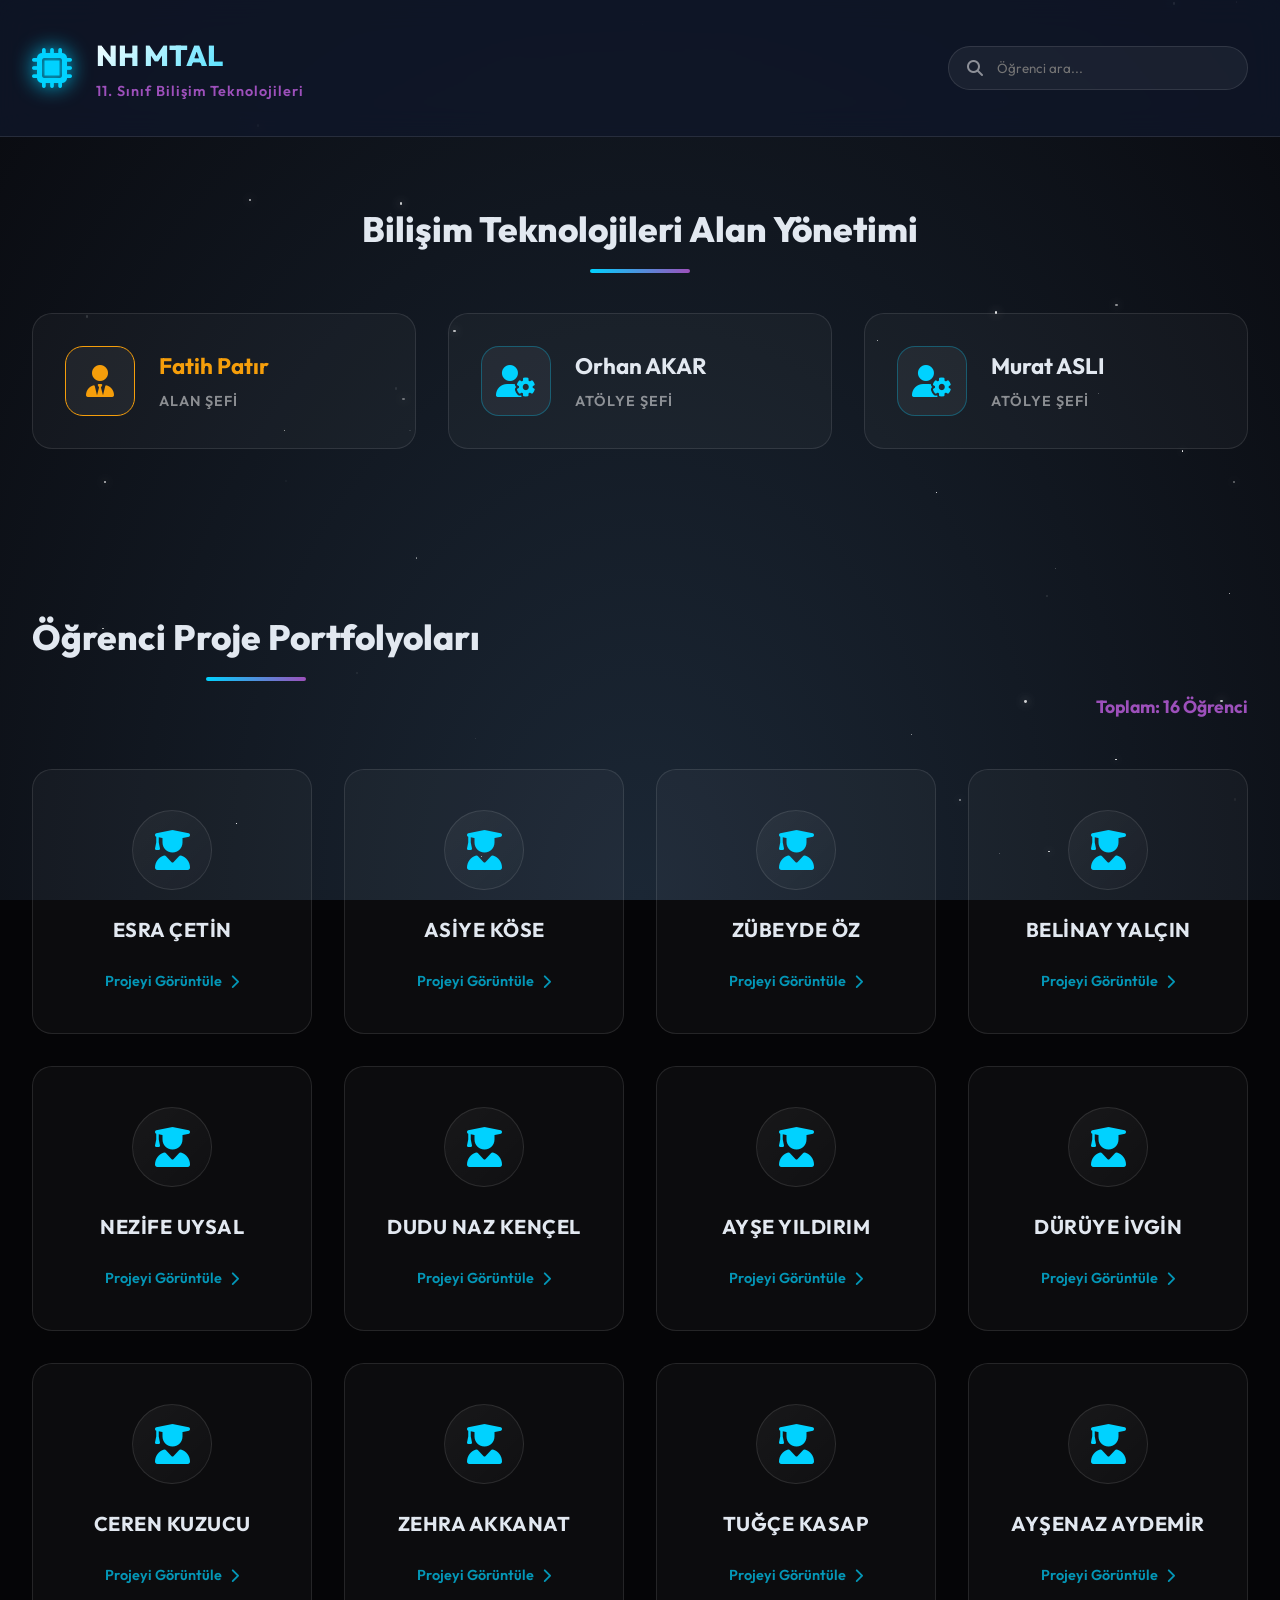
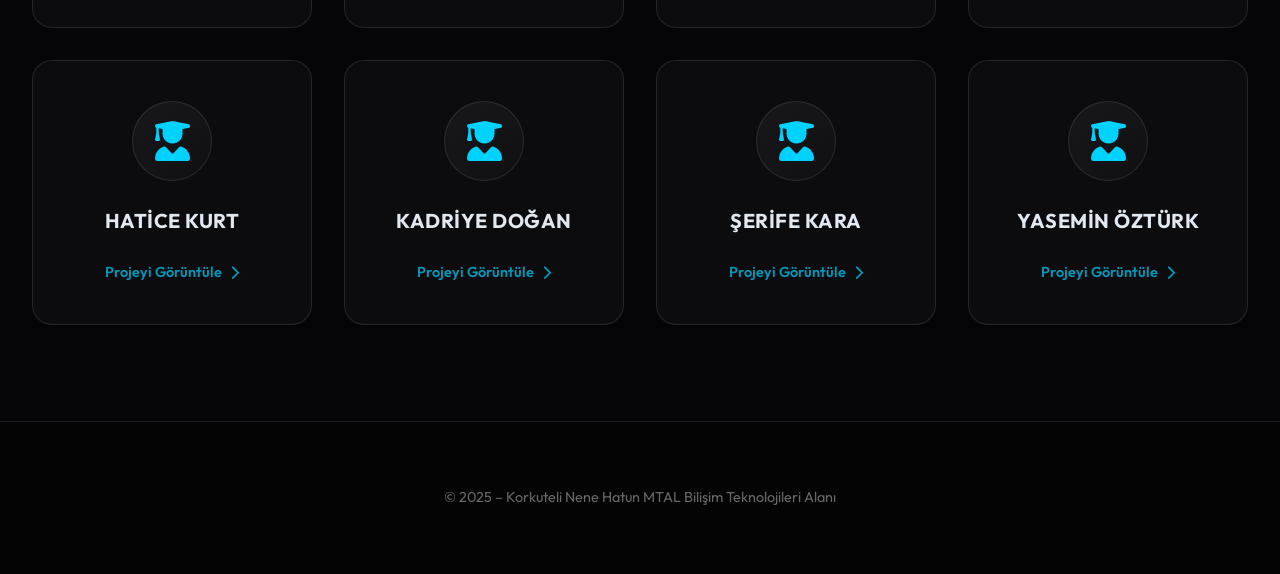
==== index.html @ 059a1ebf "Add files via upload" ====
<!DOCTYPE html>
<html lang="tr">

<head>
    <meta charset="UTF-8">
    <meta name="viewport" content="width=device-width, initial-scale=1.0">
    <title>NH MTAL 11-BT Proje Portfolyo Merkezi</title>
    <link rel="stylesheet" href="style.css">
    <link rel="stylesheet" href="https://cdnjs.cloudflare.com/ajax/libs/font-awesome/6.4.0/css/all.min.css">
    <link href="https://fonts.googleapis.com/css2?family=Outfit:wght@300;400;500;600;700;800&display=swap"
        rel="stylesheet">
</head>

<body>
    <div class="stars"></div>

    <header>
        <div class="container">
            <div class="logo-area">
                <i class="fas fa-microchip"></i>
                <div class="logo-text">
                    <h1>NH MTAL</h1>
                    <span>11. Sınıf Bilişim Teknolojileri</span>
                </div>
            </div>
            <nav>
                <div class="search-box">
                    <i class="fas fa-search"></i>
                    <input type="text" id="studentSearch" placeholder="Öğrenci ara...">
                </div>
            </nav>
        </div>
    </header>

    <main class="container">
        <!-- Management Section -->
        <section class="management-section">
            <h2 class="section-title">Bilişim Teknolojileri Alan Yönetimi</h2>
            <div class="management-grid">
                <!-- Alan Şefi -->
                <div class="management-card alan-sefi">
                    <div class="card-glow"></div>
                    <div class="card-content">
                        <div class="profile-icon"><i class="fas fa-user-tie"></i></div>
                        <div class="info">
                            <h3>Fatih Patır</h3>
                            <span class="title">Alan Şefi</span>
                        </div>
                    </div>
                </div>
                <!-- Atölye Şefi 1 -->
                <div class="management-card atolye-sefi">
                    <div class="card-glow"></div>
                    <div class="card-content">
                        <div class="profile-icon"><i class="fas fa-user-cog"></i></div>
                        <div class="info">
                            <h3>Orhan AKAR</h3>
                            <span class="title">Atölye Şefi</span>
                        </div>
                    </div>
                </div>
                <!-- Atölye Şefi 2 -->
                <div class="management-card atolye-sefi">
                    <div class="card-glow"></div>
                    <div class="card-content">
                        <div class="profile-icon"><i class="fas fa-user-cog"></i></div>
                        <div class="info">
                            <h3>Murat ASLI</h3>
                            <span class="title">Atölye Şefi</span>
                        </div>
                    </div>
                </div>
            </div>
        </section>

        <!-- Students Section -->
        <section class="students-section">
            <div class="section-header">
                <h2 class="section-title">Öğrenci Proje Portfolyoları</h2>
                <div class="student-count">Toplam: <span id="count">16</span> Öğrenci</div>
            </div>

            <div class="student-grid" id="studentGrid">
                <!-- Student Cards will be generated here -->
            </div>
        </section>
    </main>

    <footer>
        <p>&copy; 2025 – Korkuteli Nene Hatun MTAL Bilişim Teknolojileri Alanı</p>
    </footer>

    <script src="script.js"></script>
</body>

</html>
---- style.css ----
:root {
    --bg: #050507;
    --card-bg: rgba(255, 255, 255, 0.03);
    --primary: #00d2ff;
    --secondary: #9d50bb;
    --accent: #f59e0b;
    --text: #e2e8f0;
    --glass: rgba(15, 23, 42, 0.8);
    --glass-border: rgba(255, 255, 255, 0.1);
    --transition: all 0.4s cubic-bezier(0.175, 0.885, 0.32, 1.275);
}

* {
    margin: 0;
    padding: 0;
    box-sizing: border-box;
}

body {
    font-family: 'Outfit', sans-serif;
    background-color: var(--bg);
    color: var(--text);
    line-height: 1.6;
    overflow-x: hidden;
    min-height: 100vh;
}

/* Background Stars Effect */
.stars {
    position: fixed;
    top: 0;
    left: 0;
    width: 100%;
    height: 100%;
    z-index: -1;
    background: radial-gradient(ellipse at bottom, #1B2735 0%, #090A0F 100%);
    overflow: hidden;
}

.container {
    max-width: 1300px;
    margin: 0 auto;
    padding: 0 2rem;
}

/* Header */
header {
    padding: 2rem 0;
    background: var(--glass);
    backdrop-filter: blur(15px);
    border-bottom: 1px solid var(--glass-border);
    position: sticky;
    top: 0;
    z-index: 1000;
}

header .container {
    display: flex;
    justify-content: space-between;
    align-items: center;
}

.logo-area {
    display: flex;
    align-items: center;
    gap: 1.5rem;
}

.logo-area i {
    font-size: 2.5rem;
    color: var(--primary);
    filter: drop-shadow(0 0 10px var(--primary));
}

.logo-text h1 {
    font-size: 1.8rem;
    font-weight: 800;
    background: linear-gradient(135deg, #fff, var(--primary));
    -webkit-background-clip: text;
    background-clip: text;
    -webkit-text-fill-color: transparent;
}

.logo-text span {
    font-size: 0.9rem;
    color: var(--secondary);
    font-weight: 600;
    letter-spacing: 1px;
}

.search-box {
    position: relative;
    width: 300px;
}

.search-box i {
    position: absolute;
    left: 1.2rem;
    top: 50%;
    transform: translateY(-50%);
    color: rgba(255, 255, 255, 0.5);
}

.search-box input {
    width: 100%;
    padding: 0.8rem 1.2rem 0.8rem 3rem;
    background: rgba(255, 255, 255, 0.05);
    border: 1px solid var(--glass-border);
    border-radius: 50px;
    color: white;
    font-family: inherit;
    transition: var(--transition);
}

.search-box input:focus {
    outline: none;
    border-color: var(--primary);
    background: rgba(255, 255, 255, 0.1);
    box-shadow: 0 0 20px rgba(0, 210, 255, 0.2);
}

/* Section Styling */
.section-title {
    font-size: 2.2rem;
    font-weight: 800;
    margin-bottom: 2.5rem;
    text-align: center;
    position: relative;
    padding-bottom: 1rem;
}

.section-title::after {
    content: '';
    position: absolute;
    bottom: 0;
    left: 50%;
    transform: translateX(-50%);
    width: 100px;
    height: 4px;
    background: linear-gradient(to right, var(--primary), var(--secondary));
    border-radius: 2px;
}

.management-section {
    padding: 4rem 0;
}

.management-grid {
    display: grid;
    grid-template-columns: repeat(auto-fit, minmax(300px, 1fr));
    gap: 2rem;
    margin-top: 1rem;
}

.management-card {
    position: relative;
    padding: 2rem;
    border-radius: 20px;
    background: var(--card-bg);
    border: 1px solid var(--glass-border);
    overflow: hidden;
    transition: var(--transition);
    cursor: default;
}

.management-card:hover {
    transform: translateY(-10px);
    border-color: var(--primary);
    box-shadow: 0 10px 30px rgba(0, 0, 0, 0.5);
}

.card-glow {
    position: absolute;
    top: -50%;
    left: -50%;
    width: 200%;
    height: 200%;
    background: radial-gradient(circle, rgba(0, 210, 255, 0.1) 0%, transparent 70%);
    opacity: 0;
    transition: var(--transition);
}

.management-card:hover .card-glow {
    opacity: 1;
}

.card-content {
    display: flex;
    align-items: center;
    gap: 1.5rem;
    position: relative;
    z-index: 1;
}

.profile-icon {
    width: 70px;
    height: 70px;
    background: rgba(255, 255, 255, 0.05);
    border-radius: 18px;
    display: flex;
    align-items: center;
    justify-content: center;
    font-size: 2rem;
    color: var(--primary);
    border: 1px solid rgba(0, 210, 255, 0.3);
}

.alan-sefi .profile-icon {
    color: var(--accent);
    border-color: var(--accent);
}

.alan-sefi h3 {
    color: var(--accent);
}

.management-card h3 {
    font-size: 1.4rem;
    margin-bottom: 0.2rem;
}

.management-card .title {
    font-size: 0.9rem;
    font-weight: 600;
    text-transform: uppercase;
    letter-spacing: 1px;
    color: rgba(255, 255, 255, 0.5);
}

/* Students Section */
.students-section {
    padding: 6rem 0;
}

.section-header {
    display: flex;
    justify-content: space-between;
    align-items: flex-end;
    margin-bottom: 3rem;
}

.student-count {
    color: var(--secondary);
    font-weight: 700;
    font-size: 1.1rem;
}

.student-grid {
    display: grid;
    grid-template-columns: repeat(auto-fill, minmax(280px, 1fr));
    gap: 2rem;
}

.student-card {
    background: var(--card-bg);
    border: 1px solid var(--glass-border);
    border-radius: 20px;
    padding: 2.5rem 2rem;
    text-align: center;
    transition: var(--transition);
    position: relative;
    overflow: hidden;
    text-decoration: none;
    color: inherit;
    display: flex;
    flex-direction: column;
    align-items: center;
    gap: 1.5rem;
}

.student-card::before {
    content: '';
    position: absolute;
    top: 0;
    left: 0;
    width: 4px;
    height: 0;
    background: linear-gradient(to bottom, var(--primary), var(--secondary));
    transition: var(--transition);
}

.student-card:hover {
    transform: scale(1.05);
    background: rgba(255, 255, 255, 0.06);
    border-color: rgba(255, 255, 255, 0.2);
    box-shadow: 0 20px 40px rgba(0, 0, 0, 0.4);
}

.student-card:hover::before {
    height: 100%;
}

.std-icon {
    width: 80px;
    height: 80px;
    background: linear-gradient(135deg, rgba(255, 255, 255, 0.05), rgba(255, 255, 255, 0.02));
    border-radius: 50%;
    display: flex;
    align-items: center;
    justify-content: center;
    font-size: 2.5rem;
    color: var(--primary);
    transition: var(--transition);
    border: 1px solid var(--glass-border);
}

.student-card:hover .std-icon {
    transform: rotate(10deg);
    color: var(--white);
    background: var(--primary);
    box-shadow: 0 0 20px var(--primary);
}

.student-card h4 {
    font-size: 1.25rem;
    font-weight: 700;
    letter-spacing: 0.5px;
}

.view-btn {
    margin-top: auto;
    font-size: 0.9rem;
    font-weight: 600;
    color: var(--primary);
    display: flex;
    align-items: center;
    gap: 0.5rem;
    opacity: 0.7;
    transition: var(--transition);
}

.student-card:hover .view-btn {
    opacity: 1;
    transform: translateX(5px);
}

/* Footer */
footer {
    padding: 4rem 0;
    text-align: center;
    border-top: 1px solid var(--glass-border);
    background: rgba(0, 0, 0, 0.2);
}

footer p {
    color: rgba(255, 255, 255, 0.4);
    font-size: 0.9rem;
}

/* Mobile Responsive */
@media (max-width: 768px) {
    header .container {
        flex-direction: column;
        gap: 1.5rem;
    }

    .search-box {
        width: 100%;
    }

    .section-header {
        flex-direction: column;
        align-items: center;
        gap: 1rem;
        text-align: center;
    }

    .section-title {
        font-size: 1.8rem;
    }
}
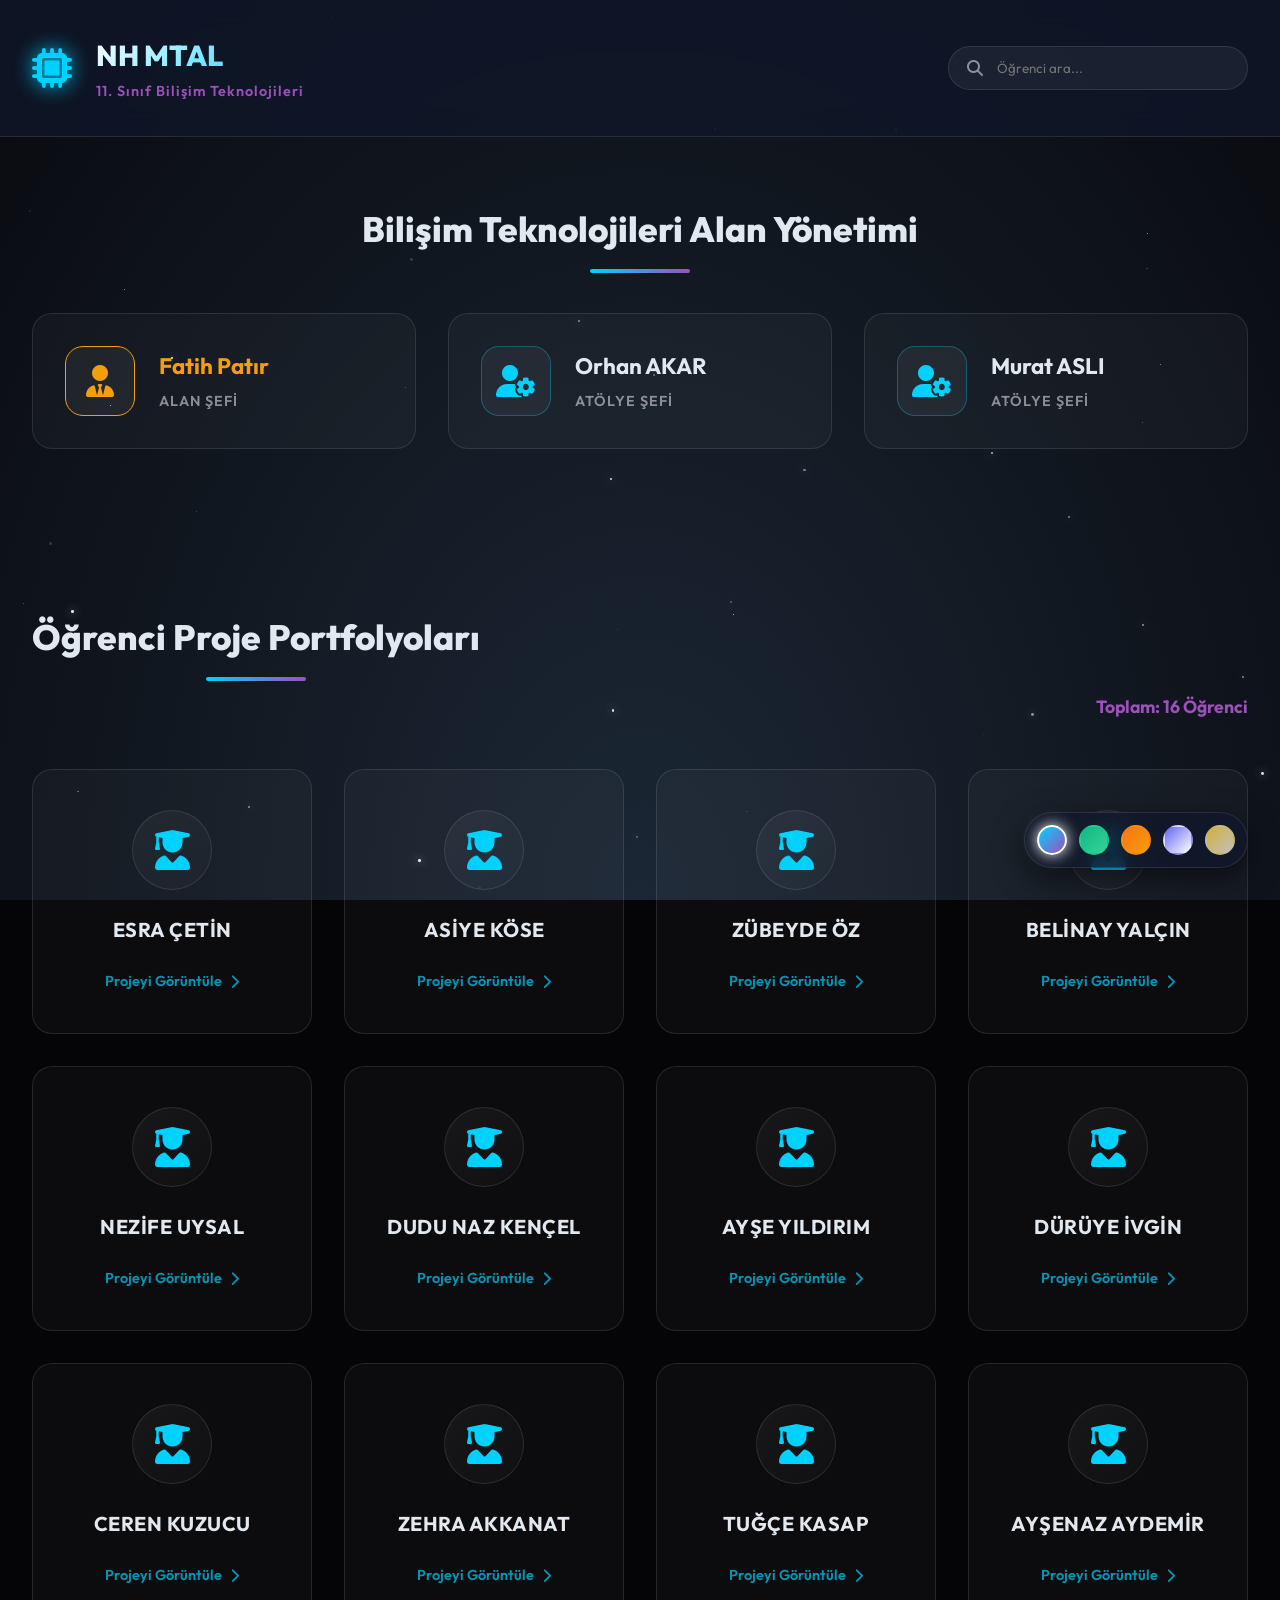
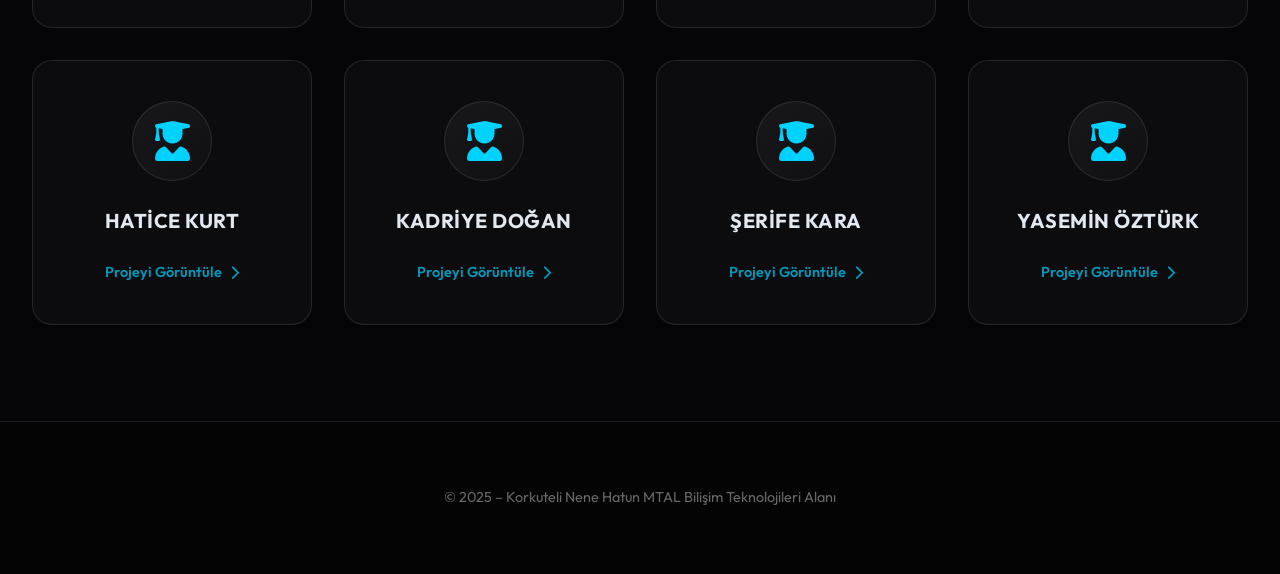
==== commit e18487af: "Add files via upload" ====
--- a/index.html
+++ b/index.html
@@ -90,6 +90,15 @@
         <p>&copy; 2025 – Korkuteli Nene Hatun MTAL Bilişim Teknolojileri Alanı</p>
     </footer>
 
+    <!-- Theme Switcher -->
+    <div class="theme-switcher">
+        <div class="theme-btn theme-cyber active" data-theme="cyber" title="Cyber Theme"></div>
+        <div class="theme-btn theme-emerald" data-theme="emerald" title="Emerald Theme"></div>
+        <div class="theme-btn theme-sunset" data-theme="sunset" title="Sunset Theme"></div>
+        <div class="theme-btn theme-midnight" data-theme="midnight" title="Midnight Theme"></div>
+        <div class="theme-btn theme-royal" data-theme="royal" title="Royal Theme"></div>
+    </div>
+
     <script src="script.js"></script>
 </body>
 
--- a/style.css
+++ b/style.css
@@ -10,6 +10,93 @@
     --transition: all 0.4s cubic-bezier(0.175, 0.885, 0.32, 1.275);
 }
 
+/* Themes */
+body.theme-emerald {
+    --bg: #03150d;
+    --primary: #10b981;
+    --secondary: #34d399;
+    --accent: #a7f3d0;
+    --glass: rgba(6, 78, 59, 0.8);
+}
+
+body.theme-sunset {
+    --bg: #110c1d;
+    --primary: #f97316;
+    --secondary: #f59e0b;
+    --accent: #fbbf24;
+    --glass: rgba(67, 20, 7, 0.8);
+}
+
+body.theme-midnight {
+    --bg: #000000;
+    --primary: #6366f1;
+    --secondary: #ffffff;
+    --accent: #f8fafc;
+    --glass: rgba(15, 23, 42, 0.9);
+}
+
+body.theme-royal {
+    --bg: #1a0505;
+    --primary: #d4af37;
+    --secondary: #c0c0c0;
+    --accent: #ffd700;
+    --glass: rgba(69, 10, 10, 0.8);
+}
+
+/* Theme Switcher Styles */
+.theme-switcher {
+    position: fixed;
+    bottom: 2rem;
+    right: 2rem;
+    display: flex;
+    gap: 0.75rem;
+    background: var(--glass);
+    padding: 0.75rem;
+    border-radius: 100px;
+    border: 1px solid var(--glass-border);
+    backdrop-filter: blur(10px);
+    z-index: 2000;
+    box-shadow: 0 10px 30px rgba(0, 0, 0, 0.5);
+}
+
+.theme-btn {
+    width: 30px;
+    height: 30px;
+    border-radius: 50%;
+    cursor: pointer;
+    border: 2px solid transparent;
+    transition: var(--transition);
+}
+
+.theme-btn:hover {
+    transform: scale(1.2);
+}
+
+.theme-btn.active {
+    border-color: white;
+    box-shadow: 0 0 15px white;
+}
+
+.theme-cyber {
+    background: linear-gradient(135deg, #00d2ff, #9d50bb);
+}
+
+.theme-emerald {
+    background: linear-gradient(135deg, #10b981, #34d399);
+}
+
+.theme-sunset {
+    background: linear-gradient(135deg, #f97316, #f59e0b);
+}
+
+.theme-midnight {
+    background: linear-gradient(135deg, #6366f1, #ffffff);
+}
+
+.theme-royal {
+    background: linear-gradient(135deg, #d4af37, #c0c0c0);
+}
+
 * {
     margin: 0;
     padding: 0;
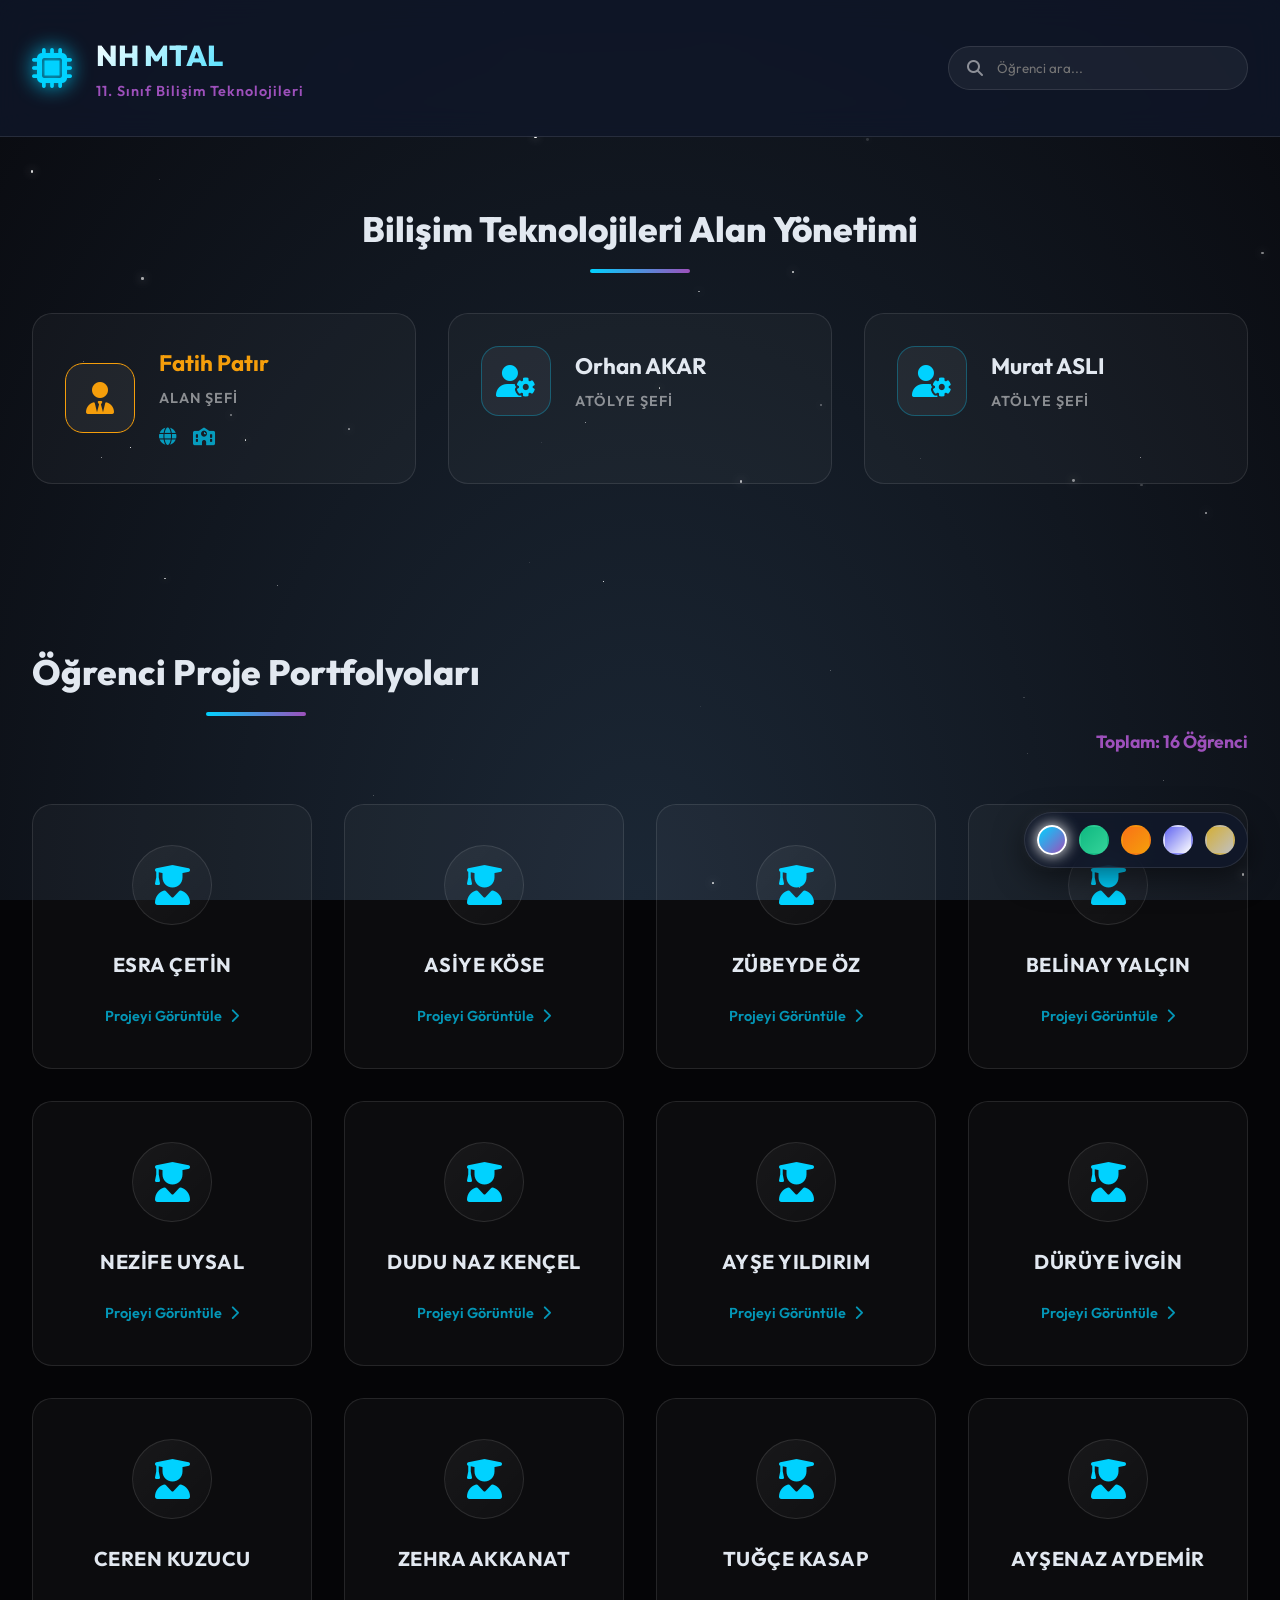
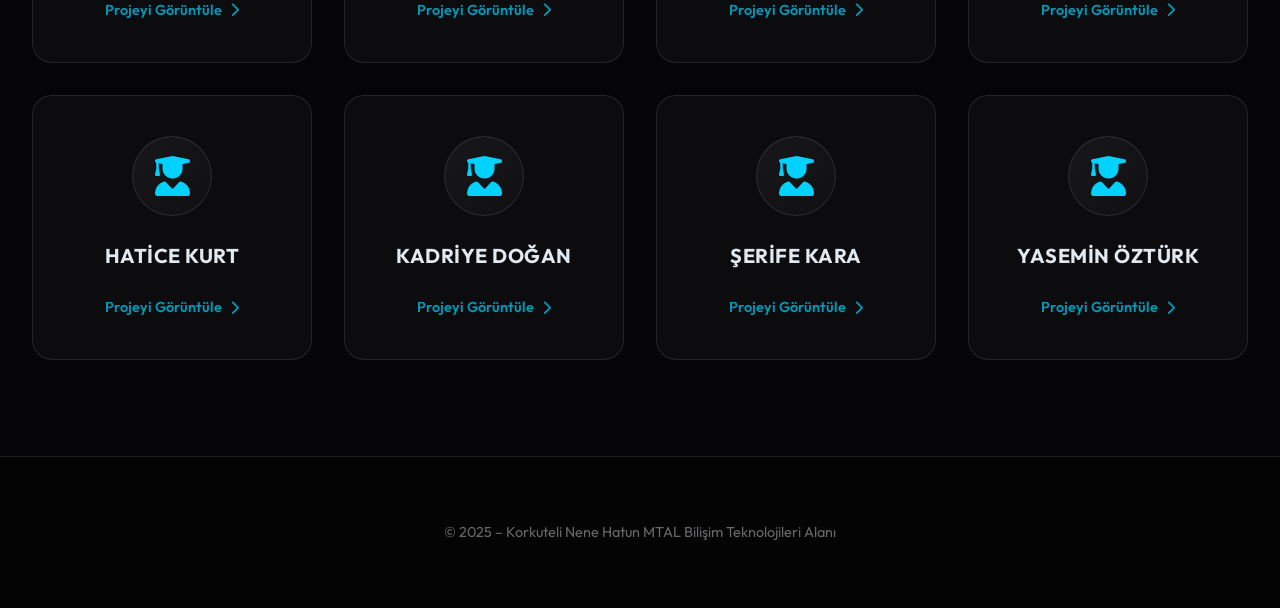
==== commit bb2b7ea6: "Add files via upload" ====
--- a/index.html
+++ b/index.html
@@ -45,6 +45,12 @@
                         <div class="info">
                             <h3>Fatih Patır</h3>
                             <span class="title">Alan Şefi</span>
+                            <div class="management-links">
+                                <a href="https://fatihpatir.github.io/web/" target="_blank" title="Kişisel Web"><i
+                                        class="fas fa-globe"></i></a>
+                                <a href="https://korkutelinenehatun.meb.k12.tr/" target="_blank" title="Okul Web"><i
+                                        class="fas fa-school"></i></a>
+                            </div>
                         </div>
                     </div>
                 </div>
--- a/style.css
+++ b/style.css
@@ -314,6 +314,25 @@
     color: rgba(255, 255, 255, 0.5);
 }
 
+.management-links {
+    margin-top: 0.75rem;
+    display: flex;
+    gap: 1rem;
+}
+
+.management-links a {
+    color: var(--primary);
+    font-size: 1.1rem;
+    transition: var(--transition);
+    opacity: 0.7;
+}
+
+.management-links a:hover {
+    opacity: 1;
+    transform: translateY(-3px);
+    color: var(--secondary);
+}
+
 /* Students Section */
 .students-section {
     padding: 6rem 0;
